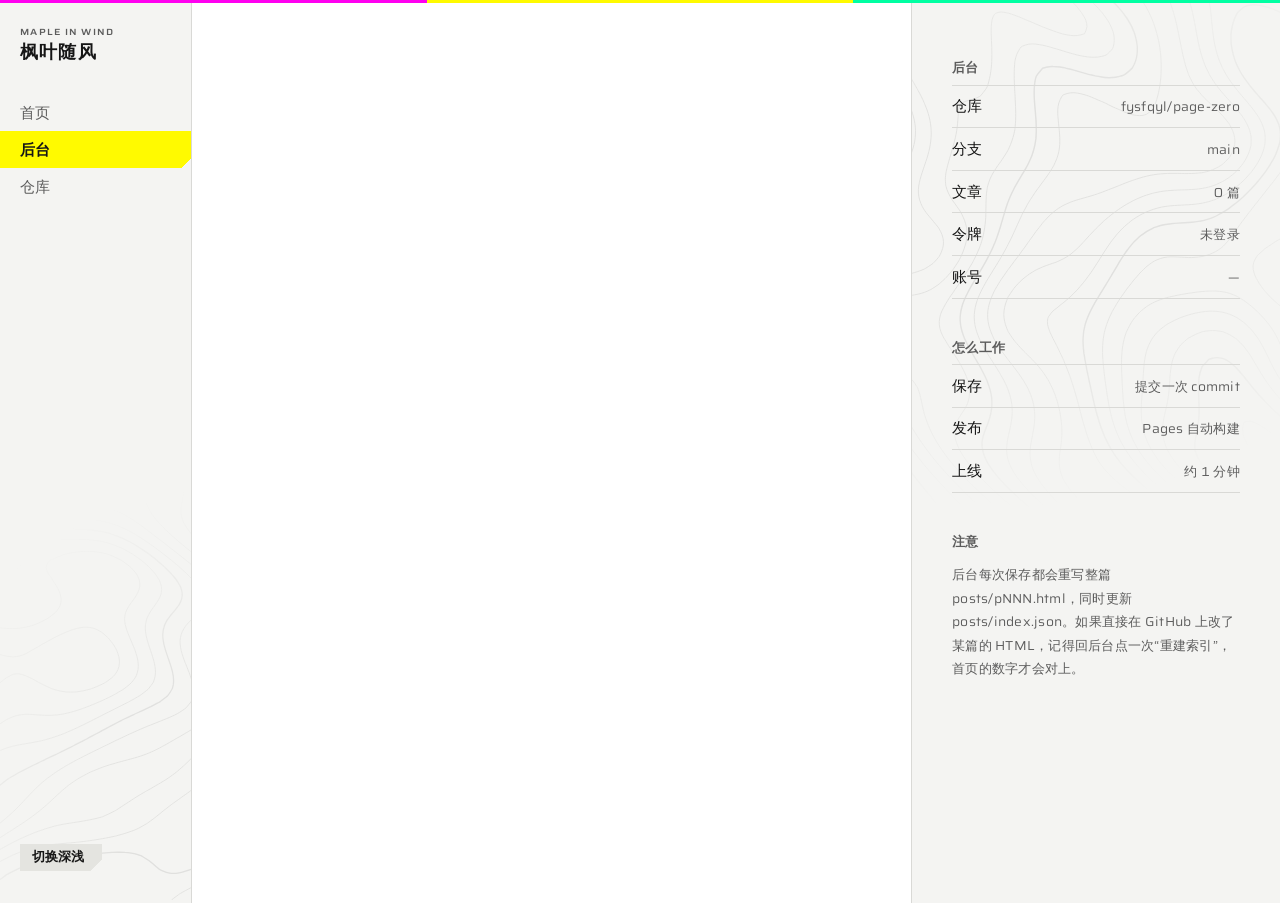
==== admin.html @ 31300682 "添加后台页面 admin.html（登录、文章列表、编辑器、预览）" ====
<!doctype html>
<!-- 枫叶随风的博客：后台（写文章 / 改文章 / 删文章）。
     这一页不需要服务器：登录后浏览器直接用 GitHub API 读写仓库，
     发布 = 提交一次 commit，GitHub Pages 收到后自动重新构建。
     令牌只保存在这台设备的浏览器里，永远不会写进仓库。 -->
<html lang="zh-CN" data-ef-variant="standard">
  <head>
    <meta charset="utf-8" />
    <meta name="viewport" content="width=device-width, initial-scale=1" />
    <meta name="robots" content="noindex, nofollow" />
    <title>后台 · 枫叶随风的博客</title>
    <link rel="icon" href="./assets/favicon.svg" type="image/svg+xml" />
    <script>
      try {
        const t = localStorage.getItem('theme');
        if (t === 'light' || t === 'dark') document.documentElement.dataset.theme = t;
      } catch (e) {}
    </script>
    <meta name="theme-color" content="#F4F4F2" media="(prefers-color-scheme: light)" />
    <meta name="theme-color" content="#191919" media="(prefers-color-scheme: dark)" />
    <script src="./assets/variant.js"></script>
    <link rel="stylesheet" href="./assets/endfield.css" />
    <link rel="stylesheet" href="./assets/site.css" />
    <style>
      /* 后台自己的几块：分栏表单、工具栏、可编辑正文、预览框。其余全部沿用 endfield.css。 */
      [data-view][hidden],
      .admin-split [hidden] {
        display: none;
      }
      /* 有些元素自带 display（按钮、提示条），hidden 属性会被盖掉，这里补回来 */
      [hidden] {
        display: none !important;
      }
      .admin-split {
        display: grid;
        gap: 1rem;
        grid-template-columns: repeat(3, minmax(0, 1fr));
      }
      .admin-split > .field:first-child {
        grid-column: span 2;
      }
      @media (max-width: 640px) {
        .admin-split {
          grid-template-columns: minmax(0, 1fr);
        }
        .admin-split > .field:first-child {
          grid-column: auto;
        }
      }
      .admin-row-main {
        display: grid;
        gap: 0.3rem;
        min-width: 0;
      }
      .admin-row-main .name {
        font-weight: 700;
        overflow-wrap: anywhere;
        text-decoration: none;
      }
      .admin-row-main .name:hover {
        text-decoration: underline;
        text-decoration-thickness: 0.35em;
        text-underline-offset: -0.15em;
        text-decoration-color: var(--ef-signal);
      }
      .admin-check {
        display: flex;
        align-items: center;
        gap: 0.5rem;
        font-size: 0.9rem;
      }
      .admin-toolbar {
        display: flex;
        flex-wrap: wrap;
        gap: 0.35rem;
        padding: 0.45rem 0;
        border-top: 1px solid var(--ef-rule);
        border-bottom: 1px solid var(--ef-rule);
      }
      .admin-toolbar .ef-btn {
        padding: 0.25rem 0.8rem 0.25rem 0.6rem;
        font-size: 0.78rem;
      }
      .admin-editor {
        min-height: 20rem;
        max-width: none;
        padding: 1rem 1.1rem;
        border: 1px solid var(--ef-rule);
        background: var(--ef-paper);
        overflow-wrap: anywhere;
      }
      .admin-editor:empty::before {
        content: '在这里写正文。回车分段，工具栏可以加小标题、加粗、引用、列表。';
        color: var(--ef-ink-2);
      }
      .admin-editor p {
        margin: 0 0 1rem;
      }
      .admin-editor h2 {
        margin: 1.6rem 0 0.6rem;
        font-size: var(--ef-t-h2);
        font-weight: 700;
      }
      .admin-editor blockquote {
        margin: 1rem 0;
        padding-left: 0.9rem;
        border-left: 3px solid var(--ef-signal);
        color: var(--ef-ink-2);
      }
      .admin-editor ul,
      .admin-editor ol {
        margin: 0 0 1rem;
        padding-left: 1.4rem;
      }
      .admin-editor:focus {
        outline: 2px solid var(--ef-trace);
        outline-offset: -1px;
      }
      .admin-preview {
        width: min(1120px, 96vw);
      }
      .admin-preview .admin-preview-bar {
        display: flex;
        align-items: center;
        justify-content: space-between;
        gap: 1rem;
        padding: 0.5rem 0.75rem;
        background: var(--ef-panel);
        border-bottom: 1px solid var(--ef-rule);
      }
      .admin-preview iframe {
        display: block;
        width: 100%;
        height: min(78vh, 900px);
        border: 0;
        background: #fff;
      }
      details.admin-help {
        padding: 0.6rem 0.85rem;
        border: 1px solid var(--ef-rule);
        background: var(--ef-panel);
      }
      details.admin-help summary {
        cursor: pointer;
        font-weight: 700;
      }
      details.admin-help ol {
        margin: 0.6rem 0 0;
        padding-left: 1.3rem;
        line-height: 1.8;
      }
      .admin-status {
        min-height: 1.4rem;
      }
      .admin-meter {
        display: flex;
        gap: 1rem;
        font-family: var(--ef-font-ui);
        font-size: 0.8rem;
        color: var(--ef-ink-2);
        font-variant-numeric: tabular-nums;
      }
    </style>
  </head>
  <body class="ef ef-contours">
    <div class="ef-tri ef-in-sweep" aria-hidden="true"><i></i><i></i><i></i></div>
    <div class="shell">
      <nav class="ef-rail rail" aria-label="主导航">
        <a class="brand" href="./index.html"><small>Maple in Wind</small><span>枫叶随风</span></a>
        <a href="./index.html">首页</a>
        <a href="./admin.html" aria-current="page">后台</a>
        <a href="https://github.com/fysfqyl/page-zero">仓库</a>
        <div class="rail-util">
          <button class="ef-btn small" type="button" data-theme-toggle>切换深浅</button>
        </div>
      </nav>

      <article class="ef-spread">
        <div class="ef-sheet">
          <!-- 一、登录 -->
          <section data-view="login" hidden>
            <p class="ef-eyebrow slash">Admin</p>
            <header class="ef-sheet-head">
              <h1 class="ef-read">后台登录</h1>
              <p class="ef-field">口令是一个 GitHub 令牌</p>
            </header>
            <p class="ef-lede ef-read">
              这个后台直接读写 GitHub 仓库 fysfqyl/page-zero：写文章就是提交一次 commit，提交完 GitHub Pages 会自动重新构建。没有服务器，也没有密码，令牌只存在这台设备的浏览器里。
            </p>

            <p class="ef-notice" data-flag="安全">
              请用 fine-grained 令牌，只授权 page-zero 这一个仓库、Contents 设为 Read and write，并设置过期时间。公共电脑上不要勾选“记住”。
            </p>

            <form id="login-form" class="ef-form" style="margin-top: 1.5rem">
              <label class="field">
                <span>GitHub 令牌</span>
                <input id="f-token" name="token" type="password" autocomplete="off" spellcheck="false" placeholder="github_pat_… 或 ghp_…" required />
                <small>创建入口：GitHub → Settings → Developer settings → Personal access tokens → Fine-grained tokens</small>
              </label>
              <label class="admin-check">
                <input id="f-remember" type="checkbox" checked />
                在这台设备上记住（存 localStorage；不勾选则关掉浏览器就失效）
              </label>
              <p class="ef-actions">
                <button class="ef-btn go" type="submit" id="login-btn">登录</button>
                <a class="ef-btn" href="./index.html">返回首页</a>
              </p>
              <p class="ef-notice" data-flag="出错" id="login-error" hidden></p>
            </form>

            <details class="admin-help" style="margin-top: 1.5rem">
              <summary>怎么创建这个令牌</summary>
              <ol>
                <li>打开 GitHub → Settings → Developer settings → Personal access tokens → Fine-grained tokens → Generate new token。</li>
                <li>Repository access 选 Only select repositories，只勾 page-zero。</li>
                <li>Permissions → Repository permissions → Contents 设为 Read and write；如果列表里有 Pages，也设为 Read and write（可选）。</li>
                <li>Expiration 选 90 天，Generate，把 github_pat_ 开头的那串复制下来，粘到上面。</li>
                <li>令牌只显示一次；丢了就重新生成一个。</li>
              </ol>
            </details>
          </section>

          <!-- 二、文章列表 -->
          <section data-view="list" hidden>
            <p class="ef-eyebrow slash">Posts</p>
            <header class="ef-sheet-head">
              <h1 class="ef-read">文章管理</h1>
              <p class="ef-field" id="post-count">共 0 篇</p>
            </header>

            <p class="ef-actions" style="margin-top: 1.25rem">
              <button class="ef-btn go" type="button" id="btn-new">写新文章</button>
              <button class="ef-btn" type="button" id="btn-reindex">重建索引</button>
              <button class="ef-btn small" type="button" id="btn-logout">退出</button>
            </p>

            <p class="ef-notice admin-status" data-flag="状态" id="list-status" hidden></p>

            <div id="list-empty" hidden>
              <p class="ef-empty">
                仓库的 posts/ 里还没有文章。点“写新文章”发布第一篇——它会是 No.001，首页列表会自动出现这一篇。
              </p>
            </div>

            <ol class="ef-rows" id="post-list"></ol>
          </section>

          <!-- 三、编辑器 -->
          <section data-view="editor" hidden>
            <p class="ef-crumb ef-field">
              <a href="#list" id="btn-back">文章管理</a><span id="editor-crumb">No.001</span>
            </p>
            <header class="ef-sheet-head">
              <h1 class="ef-read" id="editor-title">写新文章</h1>
              <p class="ef-field admin-meter">
                <span id="word-count">0 字</span>
                <span id="min-count">约 1 分钟</span>
              </p>
            </header>

            <form id="post-form" class="ef-form" style="margin-top: 1.5rem">
              <div class="admin-split">
                <label class="field">
                  <span>标题</span>
                  <input id="f-title" name="title" maxlength="60" placeholder="例如：凌晨两点的便利店" required />
                </label>
                <label class="field">
                  <span>编号</span>
                  <input id="f-no" name="no" readonly />
                </label>
                <label class="field">
                  <span>日期</span>
                  <input id="f-date" name="date" type="date" required />
                </label>
                <label class="field">
                  <span>分类</span>
                  <input id="f-category" name="category" maxlength="10" list="category-list" placeholder="城市 / 天气 / 物件" />
                </label>
              </div>

              <label class="field">
                <span>导语</span>
                <input id="f-lede" name="lede" maxlength="120" placeholder="一句话放在标题下面，也会写进搜索结果摘要" />
                <small>留空也可以；留空时摘要用标题。</small>
              </label>

              <div class="field">
                <span>正文</span>
                <div class="admin-toolbar" role="toolbar" aria-label="正文格式">
                  <button class="ef-btn small" type="button" data-cmd="formatBlock" data-value="h2">小标题</button>
                  <button class="ef-btn small" type="button" data-cmd="formatBlock" data-value="p">正文</button>
                  <button class="ef-btn small" type="button" data-cmd="bold">粗体</button>
                  <button class="ef-btn small" type="button" data-cmd="italic">斜体</button>
                  <button class="ef-btn small" type="button" data-cmd="formatBlock" data-value="blockquote">引用</button>
                  <button class="ef-btn small" type="button" data-cmd="insertUnorderedList">列表</button>
                  <button class="ef-btn small" type="button" data-cmd="insertOrderedList">编号</button>
                  <button class="ef-btn small" type="button" data-cmd="link">链接</button>
                  <button class="ef-btn small" type="button" data-cmd="clear">清格式</button>
                  <button class="ef-btn small" type="button" data-cmd="undo">撤销</button>
                  <button class="ef-btn small" type="button" data-cmd="redo">重做</button>
                </div>
                <div class="ef-prose admin-editor" id="editor" contenteditable="true" role="textbox" aria-multiline="true" aria-label="正文" spellcheck="false"></div>
                <small>粘贴进来的是纯文字，格式会自动清掉。Ctrl/⌘ + S 直接保存。</small>
              </div>

              <datalist id="category-list">
                <option value="城市"></option>
                <option value="天气"></option>
                <option value="物件"></option>
                <option value="人物"></option>
                <option value="书影"></option>
                <option value="随笔"></option>
              </datalist>

              <p class="ef-notice" data-flag="出错" id="form-error" hidden></p>

              <p class="ef-actions">
                <button class="ef-btn go" type="submit" id="btn-save">发布文章</button>
                <button class="ef-btn" type="button" id="btn-preview">预览</button>
                <button class="ef-btn" type="button" id="btn-back-2">取消</button>
                <button class="ef-btn danger" type="button" id="btn-delete" hidden>删除这篇</button>
              </p>
            </form>
          </section>
        </div>

        <aside class="ef-margin" aria-label="后台说明">
          <h2 class="ef-field margin-h">后台</h2>
          <ul class="ef-ledger">
            <li><span>仓库</span><span class="ef-field">fysfqyl/page-zero</span></li>
            <li><span>分支</span><span class="ef-field">main</span></li>
            <li><span>文章</span><span class="ef-field" id="side-count">0 篇</span></li>
            <li><span>令牌</span><span class="ef-field" id="side-token">未登录</span></li>
            <li><span>账号</span><span class="ef-field" id="side-user">—</span></li>
          </ul>

          <h2 class="ef-field margin-h">怎么工作</h2>
          <ul class="ef-ledger">
            <li><span>保存</span><span class="ef-field">提交一次 commit</span></li>
            <li><span>发布</span><span class="ef-field">Pages 自动构建</span></li>
            <li><span>上线</span><span class="ef-field">约 1 分钟</span></li>
          </ul>

          <h2 class="ef-field margin-h">注意</h2>
          <p class="ef-field" style="line-height: 1.8">
            后台每次保存都会重写整篇 posts/pNNN.html，同时更新 posts/index.json。如果直接在 GitHub 上改了某篇的 HTML，记得回后台点一次“重建索引”，首页的数字才会对上。
          </p>
        </aside>
      </article>
    </div>

    <dialog id="confirm" class="ef-dialog">
      <div class="ef-panel">
        <p class="ef-eyebrow slash">Delete</p>
        <h2>删除这篇文章？</h2>
        <p id="confirm-text">文章会从仓库里删除，首页列表同步更新。</p>
        <p class="ef-actions">
          <button class="ef-btn" type="button" data-close>取消</button>
          <button class="ef-btn danger" type="button" id="confirm-yes">删除</button>
        </p>
      </div>
    </dialog>

    <dialog id="preview" class="ef-dialog admin-preview">
      <div class="admin-preview-bar">
        <span class="ef-field">预览（还没提交）</span>
        <button class="ef-btn small" type="button" data-close>关闭</button>
      </div>
      <iframe id="preview-frame" title="文章预览" sandbox="allow-same-origin"></iframe>
    </dialog>

    <script type="module" src="./assets/admin.js"></script>
  </body>
</html>
---- assets/endfield.css ----
/* ==========================================================================
   endfield.css: an "Endfield-flavoured" interface kit
   --------------------------------------------------------------------------
   Framework-free. Every class starts with ef- so it can sit beside anything.
   Light by default; dark with <html data-theme="dark">, or follows the system
   when <html> has no data-theme at all.

   Read ../SKILL.md first. In short:
     - paper, ink and one yellow; yellow means "here" or "you can act on this"
     - cut corners on whatever can be pressed; hairlines, not boxes
     - real fields (numbers, dates, counts) in the wide face, tabular figures
     - motion is short, hard and mechanical, and switches off under
       prefers-reduced-motion

   Fonts are not loaded here. Self-host them (see references/tokens.md):
     a wide geometric sans for Latin and figures (Saira, variable width and
     weight) and a heavy-capable Chinese sans (Noto Sans SC / 思源黑体).
   ========================================================================== */

/* ---------- 1. tokens ---------- */

:root {
  --ef-paper: #f4f4f2; /* the page */
  --ef-panel: #ffffff; /* sheets, plates, inputs */
  --ef-ink: #161616; /* text and every line that matters */
  --ef-ink-2: #5c5c5c; /* secondary text, field labels */
  --ef-rule: #d9d9d6; /* 1px hairlines */
  --ef-chip: #e4e4e0; /* quiet fills: chips, idle buttons */
  --ef-signal: #fffa00; /* THE yellow: "here" / "act on this" / "look at this" */
  --ef-on-signal: #161616; /* text on yellow, in both themes */
  --ef-trace: var(--ef-ink); /* a line that means "here": ink by day, yellow by night */
  --ef-tag-bg: var(--ef-ink); /* number tags */
  --ef-tag-fg: var(--ef-panel);
  --ef-danger: #b3261e; /* deleting things. Nothing else. */
  --ef-tri-a: #ff00f0; /* the three-colour strip: magenta, yellow, mint */
  --ef-tri-b: var(--ef-signal);
  --ef-tri-c: #00ffa2;
  --ef-mark: color-mix(in srgb, var(--ef-signal) 55%, transparent); /* highlighter */
  --ef-contour: color-mix(in srgb, var(--ef-ink) 9%, transparent);
  --ef-hatch: repeating-linear-gradient(-45deg, transparent 0 5px, color-mix(in srgb, var(--ef-ink) 22%, transparent) 5px 6.5px);

  /* type. Endfield pairs a wide, geometric Latin face (labels, figures, often
     upper case) with a plain Chinese sans in several weights. Saira stands in
     for the Latin side: its width axis goes up to 125%. */
  --ef-font-ui: 'Saira Variable', 'Saira', 'Noto Sans SC Variable', 'Noto Sans SC', sans-serif;
  /* what people read: the same Chinese sans, lighter and with more leading */
  --ef-font-text: 'Noto Sans SC Variable', 'Noto Sans SC', sans-serif;
  /* code only */
  --ef-font-mono: ui-monospace, 'SFMono-Regular', 'Cascadia Code', Consolas, monospace;
  /* how wide the Latin face is set: fields a little wide, labels and the
     wordmark fully wide, like the official site's wide capitals */
  --ef-wide: 112%;
  --ef-wider: 125%;

  --ef-t-h1: 2.5rem;
  --ef-t-title: 1.875rem;
  --ef-t-h2: 1.375rem;
  --ef-t-body: 1.0625rem;
  --ef-t-ui: 0.9375rem;
  --ef-t-field: 0.8125rem;

  --ef-measure: 40rem; /* a reading line, about 38 Chinese characters */
  --ef-pad: clamp(1rem, 4vw, 2.5rem);
  --ef-cut-k: 1; /* every corner cut scales with this (variant: tight 0.6, wide 1.6) */
  --ef-cut: calc(7px * var(--ef-cut-k)); /* the corner cut off small entrances */

  --ef-ease: cubic-bezier(0.2, 0.7, 0.1, 1);
  --ef-snap: cubic-bezier(0.16, 1, 0.3, 1); /* arrives fast, settles */
  --ef-mech: cubic-bezier(0.7, 0, 0.2, 1); /* starts slow, closes hard, like a shutter */

  color-scheme: light;
}

:root[data-theme='dark'] {
  --ef-paper: #191919;
  --ef-panel: #222222;
  --ef-ink: #ededed;
  --ef-ink-2: #a3a3a3;
  --ef-rule: #353535;
  --ef-chip: #2e2e2e;
  --ef-trace: var(--ef-signal);
  --ef-tag-bg: #3a3a3a;
  --ef-tag-fg: var(--ef-ink);
  --ef-danger: #ff8a7a;
  --ef-mark: color-mix(in srgb, var(--ef-signal) 22%, transparent);
  color-scheme: dark;
}

@media (prefers-color-scheme: dark) {
  :root:not([data-theme]) {
    --ef-paper: #191919;
    --ef-panel: #222222;
    --ef-ink: #ededed;
    --ef-ink-2: #a3a3a3;
    --ef-rule: #353535;
    --ef-chip: #2e2e2e;
    --ef-trace: var(--ef-signal);
    --ef-tag-bg: #3a3a3a;
    --ef-tag-fg: var(--ef-ink);
    --ef-danger: #ff8a7a;
    --ef-mark: color-mix(in srgb, var(--ef-signal) 22%, transparent);
    color-scheme: dark;
  }
}

/* ---------- 2. base ---------- */

.ef,
.ef *,
.ef *::before,
.ef *::after {
  box-sizing: border-box;
}

.ef {
  margin: 0;
  min-height: 100dvh;
  background: var(--ef-paper);
  color: var(--ef-ink);
  font-family: var(--ef-font-ui);
  font-size: var(--ef-t-ui);
  line-height: 1.6;
  -webkit-font-smoothing: antialiased;
  overflow-x: clip;
}

.ef a {
  color: inherit;
  text-decoration: none;
}

.ef :is(a, button, summary, label[for]) {
  cursor: pointer;
}

.ef ::selection {
  background: var(--ef-signal);
  color: var(--ef-on-signal);
}

.ef :focus-visible {
  outline: 2px solid currentColor;
  outline-offset: 2px;
}

.ef :is(h1, h2, h3, h4) {
  line-height: 1.35;
  text-wrap: balance;
}

/* Reading text: plain sans, regular weight, generous leading. */
.ef-read {
  font-family: var(--ef-font-text);
  font-weight: 400;
}

/* Two faint patches of open, flowing contour lines: upper right, lower left.
   Put .ef-contours on <body> and keep the two SVGs next to this file. */
.ef-contours::before {
  content: '';
  position: fixed;
  inset: 0;
  z-index: -1;
  pointer-events: none;
  background: var(--ef-contour);
  -webkit-mask:
    url('./contours/contour-a.svg') right -9rem top -7rem / 52rem auto no-repeat,
    url('./contours/contour-b.svg') left -6rem bottom -14rem / 40rem auto no-repeat;
  mask:
    url('./contours/contour-a.svg') right -9rem top -7rem / 52rem auto no-repeat,
    url('./contours/contour-b.svg') left -6rem bottom -14rem / 40rem auto no-repeat;
}

@media (max-width: 719px) {
  .ef-contours::before {
    -webkit-mask: url('./contours/contour-a.svg') right -12rem top -4rem / 34rem auto no-repeat;
    mask: url('./contours/contour-a.svg') right -12rem top -4rem / 34rem auto no-repeat;
  }
}

/* ---------- 3. marks that carry meaning ---------- */

/* The three-colour strip: the top edge of a page, or under an article title. Nowhere else. */
.ef-tri {
  display: grid;
  grid-template-columns: repeat(3, 1fr);
  height: 3px;
}
.ef-tri > i:nth-child(1) {
  background: var(--ef-tri-a);
}
.ef-tri > i:nth-child(2) {
  background: var(--ef-tri-b);
}
.ef-tri > i:nth-child(3) {
  background: var(--ef-tri-c);
}

/* A field of a record: number, date, count, path. Wide, geometric, tabular. */
.ef-field {
  font-family: var(--ef-font-ui);
  font-size: var(--ef-t-field);
  font-stretch: var(--ef-wide);
  line-height: 1.5;
  letter-spacing: 0.02em;
  color: var(--ef-ink-2);
  font-variant-numeric: tabular-nums;
}

/* A small, wide, upper-case label above or beside a heading: "// OVERVIEW".
   Add .slash for the double-slash prefix the game puts on titles. */
.ef-eyebrow {
  font-family: var(--ef-font-ui);
  font-size: 0.7rem;
  font-stretch: var(--ef-wider);
  font-weight: 600;
  letter-spacing: 0.14em;
  line-height: 1.4;
  text-transform: uppercase;
  color: var(--ef-ink-2);
}
.ef-eyebrow.slash::before {
  content: '// ';
  letter-spacing: 0;
}

/* English small and wide above, Chinese heavy below: LORE / 世界观资料. */
.ef-pair {
  display: inline-flex;
  flex-direction: column;
  gap: 0.15rem;
  line-height: 1.15;
}
.ef-pair > :last-child {
  font-weight: 800;
}

/* Fields in a row, divided by hairlines; a wrapped line starts clean. */
.ef-facts {
  display: flex;
  flex-wrap: wrap;
  gap: 0.35rem 0;
  margin: 0;
  padding: 0;
  list-style: none;
  clip-path: inset(-6px -100vw -6px 0);
}
.ef-facts > * {
  margin: 0 calc(0.75rem + 1px) 0 calc(-0.75rem - 1px);
  padding: 0 0.75rem;
  border-left: 1px solid var(--ef-rule);
}

/* Small entrances with one corner cut: number tag, key/value block, chip.
   The cut is painted in the background so the focus ring stays whole. */
.ef-tag,
.ef-kv,
.ef-chip {
  --fill: var(--ef-chip);
  display: inline-flex;
  align-items: center;
  font-family: var(--ef-font-ui);
  font-size: var(--ef-t-field);
  font-stretch: var(--ef-wide);
  font-weight: 500;
  line-height: 1.5;
  white-space: nowrap;
  font-variant-numeric: tabular-nums;
  color: var(--ef-ink);
  background: linear-gradient(-45deg, transparent calc(var(--ef-cut) - 0.5px), var(--fill) var(--ef-cut));
  border: 0;
}

.ef-tag {
  --fill: var(--ef-tag-bg);
  /* the right padding grows with the cut, so the text keeps clear of it */
  padding: 0.1rem calc(0.45rem + var(--ef-cut)) 0.1rem 0.5rem;
  color: var(--ef-tag-fg);
}

.ef-chip {
  gap: 0.35em;
  padding: 0.15rem calc(0.5rem + var(--ef-cut)) 0.15rem 0.55rem;
}

.ef-chip .n {
  color: var(--ef-ink-2);
}

.ef-kv > * {
  padding: 0.1rem 0.5rem;
}
.ef-kv > :first-child {
  color: var(--ef-ink-2);
  border-right: 1px solid color-mix(in srgb, var(--ef-ink) 16%, transparent);
}
.ef-kv > :last-child {
  padding-right: 0.8rem;
}

/* "Here", or "this one is on": the yellow fill. */
.ef-tag.is-current,
a.ef-tag:hover,
a.ef-kv:hover,
a.ef-chip:hover,
button.ef-chip:hover,
.ef-chip[aria-pressed='true'],
.ef-chip.is-active {
  --fill: var(--ef-signal);
  color: var(--ef-on-signal);
}
a.ef-kv:hover > :first-child,
.ef-chip.is-active .n,
.ef-chip[aria-pressed='true'] .n {
  color: var(--ef-on-signal);
}

/* A highlighter stroke under one line that says what this is. */
.ef-marker {
  padding: 0.1em 0.45em;
  background: linear-gradient(var(--ef-signal), var(--ef-signal)) left / 100% 100% no-repeat;
  color: var(--ef-on-signal);
  font-weight: 800;
  -webkit-box-decoration-break: clone;
  box-decoration-break: clone;
}

/* A state: live is solid ink, waiting is dashed, needs-a-look is a yellow block. */
.ef-state {
  display: inline-block;
  padding: 0 0.5em;
  border: 1px solid currentColor;
  font-family: var(--ef-font-ui);
  font-stretch: var(--ef-wide);
  font-size: 0.7rem;
  line-height: 1.6;
  white-space: nowrap;
  vertical-align: 0.15em;
}
.ef-state.is-draft {
  color: var(--ef-ink-2);
  border-style: dashed;
}
.ef-state.is-hidden {
  border-style: dashed;
}
.ef-state.is-alert {
  border-color: var(--ef-signal);
  background: var(--ef-signal);
  color: var(--ef-on-signal);
  font-weight: 700;
}

/* Something needs reading: a yellow flag before the words. Red is not used. */
.ef-notice {
  display: flex;
  align-items: baseline;
  gap: 0.6rem;
  margin: 0;
  padding: 0.6rem 0.8rem;
  border: 1px solid var(--ef-ink);
  background: var(--ef-panel);
}
.ef-notice::before {
  content: attr(data-flag);
  flex: none;
  padding: 0 0.4em;
  background: var(--ef-signal);
  color: var(--ef-on-signal);
  font-size: 0.75rem;
  font-weight: 700;
  line-height: 1.6;
}
.ef-notice:not([data-flag])::before {
  content: '注意';
}
.ef-notice:is([hidden], :empty) {
  display: none;
}

/* ---------- 4. buttons ---------- */

/* A block with one corner cut. Pointing at it drives yellow across from the
   left behind a bright edge. The cut is a mask, so the focus ring sits inside. */
.ef-btn {
  --fill: var(--ef-chip);
  --wipe: var(--ef-signal);
  position: relative;
  isolation: isolate;
  display: inline-flex;
  align-items: center;
  gap: 0.6em;
  padding: 0.55rem 1.5rem 0.55rem 1rem;
  border: 0;
  background: var(--fill);
  -webkit-mask: linear-gradient(-45deg, transparent calc(0.5rem * var(--ef-cut-k)), #000 calc(0.5rem * var(--ef-cut-k) + 0.5px));
  mask: linear-gradient(-45deg, transparent calc(0.5rem * var(--ef-cut-k)), #000 calc(0.5rem * var(--ef-cut-k) + 0.5px));
  color: var(--ef-ink);
  font-family: var(--ef-font-ui);
  font-size: 0.9rem;
  font-weight: 700;
  line-height: 1.4;
  white-space: nowrap;
  cursor: pointer;
  transition:
    color 0.12s 0.06s,
    transform 0.1s;
}
.ef-btn:focus-visible {
  outline-offset: -4px;
}
.ef-btn.go {
  --fill: var(--ef-ink);
  color: var(--ef-panel);
}
.ef-btn.small {
  padding: 0.3rem 1.1rem 0.3rem 0.75rem;
  font-size: 0.8rem;
}
.ef-btn.danger {
  --wipe: var(--ef-danger);
  color: var(--ef-danger);
}
.ef-btn .sub {
  font-weight: 400;
  opacity: 0.75;
}

.ef-btn::before,
.ef-btn::after {
  content: '';
  position: absolute;
  inset: 0;
  z-index: -1;
  transform: translateX(-101%);
  transition: transform 0.28s var(--ef-mech);
}
.ef-btn::before {
  background: var(--wipe);
}
.ef-btn::after {
  z-index: 0;
  background: linear-gradient(var(--ef-on-signal), var(--ef-on-signal)) left / 3px 100% no-repeat;
  opacity: 0;
}
.ef-btn:is(:hover, :focus-visible):not(:disabled),
:is(a, .ef-host):is(:hover, :focus-visible) span.ef-btn {
  color: var(--ef-on-signal);
}
.ef-btn.danger:is(:hover, :focus-visible):not(:disabled) {
  color: var(--ef-panel);
}
.ef-btn:is(:hover, :focus-visible):not(:disabled)::before,
:is(a, .ef-host):is(:hover, :focus-visible) span.ef-btn::before {
  transform: none;
}
.ef-btn:hover:not(:disabled)::after,
:is(a, .ef-host):hover span.ef-btn::after {
  animation: ef-edge 0.3s var(--ef-mech);
}
/* (a <span class="ef-btn"> inside a bigger link wipes when the link is pointed at) */
.ef-btn:active:not(:disabled) {
  transform: translateY(1px) scale(0.985);
}
/* Off: it cannot be pressed now. */
.ef-btn:disabled {
  opacity: 0.5;
  cursor: not-allowed;
}
/* Busy: pressed and still working (saving, sending). Hatched, and it waits. */
.ef-btn[aria-busy='true'] {
  background: var(--ef-hatch), var(--fill);
  cursor: progress;
  pointer-events: none;
}
/* Touch screens have no pointing, so "act on this" shows at rest: the main
   action is yellow, and pressing does the wipe that hovering does elsewhere. */
@media (hover: none) {
  .ef-btn.go {
    --fill: var(--ef-signal);
    --wipe: color-mix(in srgb, var(--ef-signal), #000 12%);
    color: var(--ef-on-signal);
  }
  .ef-btn:active:not(:disabled) {
    color: var(--ef-on-signal);
  }
  .ef-btn.danger:active:not(:disabled) {
    color: var(--ef-panel);
  }
  .ef-btn:active:not(:disabled)::before {
    transform: none;
    transition-duration: 0.1s;
  }
  /* 16px keeps iOS from zooming into a focused field */
  .ef-form :is(input, select, textarea) {
    font-size: 1rem;
  }
}

@keyframes ef-edge {
  0% {
    transform: none;
    opacity: 1;
  }
  90% {
    opacity: 1;
  }
  100% {
    transform: translateX(100%);
    opacity: 0;
  }
}

.ef-actions {
  display: flex;
  flex-wrap: wrap;
  gap: 0.6rem;
  margin: 0;
}

/* ---------- 5. lists ---------- */

/* Records: one row each, columns are real fields (tag, date, name, count).
   Pointing at a row drops a bar down its left edge and steps it in. */
.ef-records {
  margin: 0;
  padding: 0;
  list-style: none;
  border-top: 1px solid var(--ef-rule);
}
.ef-records > li {
  border-bottom: 1px solid var(--ef-rule);
}
.ef-records a.ef-record,
.ef-records .ef-record {
  position: relative;
  display: grid;
  grid-template-columns: auto auto minmax(0, 1fr) auto;
  gap: 0 1rem;
  align-items: baseline;
  padding: 0.7rem 0.6rem;
  transition: background-color 0.15s;
}
.ef-record::before {
  content: '';
  position: absolute;
  inset: 0 auto 0 0;
  width: 4px;
  background: var(--ef-trace);
  transform: scaleY(0);
  transform-origin: top;
  transition: transform 0.2s var(--ef-snap);
}
.ef-record > * {
  transition: transform 0.25s var(--ef-snap);
}
a.ef-record:is(:hover, :focus-visible) {
  background: var(--ef-paper);
}
a.ef-record:is(:hover, :focus-visible)::before {
  transform: none;
}
a.ef-record:is(:hover, :focus-visible) > * {
  transform: translateX(6px);
}
.ef-record .name {
  font-size: var(--ef-t-body);
  line-height: 1.5;
}
@media (max-width: 719px) {
  .ef-records .ef-record {
    grid-template-columns: auto minmax(0, 1fr) auto;
    row-gap: 0.25rem;
  }
  .ef-record .name {
    grid-column: 1 / -1;
    grid-row: 2;
  }
  .ef-record .ef-tag {
    justify-self: start;
  }
  /* the count stays on the first line, at the right */
  .ef-record > .ef-field:last-child {
    grid-column: -2;
    grid-row: 1;
    justify-self: end;
  }
}

/* A column of label / figure pairs, for a margin or a panel. */
.ef-ledger {
  margin: 0;
  padding: 0;
  list-style: none;
  border-top: 1px solid var(--ef-rule);
}
.ef-ledger > li {
  display: flex;
  align-items: baseline;
  justify-content: space-between;
  gap: 1rem;
  padding: 0.55rem 0;
  border-bottom: 1px solid var(--ef-rule);
}
.ef-ledger .warn {
  padding: 0 0.4em;
  background: var(--ef-signal);
  color: var(--ef-on-signal);
  font-weight: 700;
}

/* ---------- 6. the reading page: a white sheet and a margin ---------- */

.ef-spread {
  display: grid;
  grid-template-columns: minmax(0, calc(var(--ef-measure) + var(--ef-pad) * 2)) minmax(0, 1fr);
  min-height: 100%;
}
.ef-sheet {
  min-width: 0;
  padding: clamp(2rem, 5vw, 3.5rem) var(--ef-pad) 4rem;
  background: var(--ef-panel);
  border-right: 1px solid var(--ef-rule);
}
.ef-margin {
  min-width: 0;
  padding: clamp(2rem, 5vw, 3.5rem) var(--ef-pad) 3rem;
}
@media (max-width: 959px) {
  .ef-spread {
    grid-template-columns: minmax(0, 1fr);
  }
  .ef-sheet {
    border-right: 0;
    border-bottom: 1px solid var(--ef-rule);
  }
}

/* A page's name with its count, ruled off in ink. */
.ef-sheet-head {
  display: flex;
  flex-wrap: wrap;
  align-items: baseline;
  justify-content: space-between;
  gap: 0.25rem 1rem;
  padding-bottom: 1.5rem;
  border-bottom: 1px solid var(--ef-ink);
}
.ef-sheet-head h1 {
  margin: 0;
  font-size: var(--ef-t-h1);
  font-weight: 700;
  line-height: 1.25;
}
.ef-sheet-head p {
  margin: 0;
}

.ef-crumb {
  display: flex;
  flex-wrap: wrap;
  gap: 0 0.6em;
  margin: 0 0 0.75rem;
}
.ef-crumb a {
  border-bottom: 1px solid var(--ef-rule);
}
.ef-crumb > * + *::before {
  content: '/';
  margin-right: 0.6em;
  color: var(--ef-rule);
}

.ef-lede {
  max-width: var(--ef-measure);
  margin: 1.25rem 0 0;
  font-size: var(--ef-t-body);
  line-height: 1.75;
  color: var(--ef-ink-2);
}

.ef-group-head {
  display: flex;
  align-items: baseline;
  justify-content: space-between;
  gap: 1rem;
  margin: 2.5rem 0 0;
  padding-bottom: 0.5rem;
  border-bottom: 1px solid var(--ef-ink);
  font-size: var(--ef-t-h2);
  font-weight: 700;
}
.ef-group-head + .ef-records,
.ef-sheet-head + .ef-records {
  border-top: 0;
}

.ef-empty {
  max-width: 30rem;
  margin: 1.5rem 0 0;
  line-height: 1.75;
  color: var(--ef-ink-2);
}

/* Reading prose: plain Chinese sans, regular weight, generous leading; a link is ink over a yellow block
   (a yellow line on dark, where the block would swallow light text). */
.ef-prose {
  max-width: var(--ef-measure);
  font-family: var(--ef-font-text);
  font-size: var(--ef-t-body);
  line-height: 1.85;
}
.ef-prose :is(h2, h3) {
  font-family: var(--ef-font-ui);
}
.ef-prose a {
  text-decoration: underline;
  text-decoration-color: var(--ef-signal);
  text-decoration-thickness: 0.4em;
  text-underline-offset: -0.18em;
  text-decoration-skip-ink: none;
}
:root[data-theme='dark'] .ef-prose a {
  text-decoration-thickness: 1.5px;
  text-underline-offset: 0.25em;
}
@media (prefers-color-scheme: dark) {
  :root:not([data-theme]) .ef-prose a {
    text-decoration-thickness: 1.5px;
    text-underline-offset: 0.25em;
  }
}
.ef-prose strong {
  font-weight: 700;
}
.ef-prose h2 {
  font-size: var(--ef-t-h2);
  font-weight: 700;
  margin: 2.4em 0 0.8em;
  padding-top: 0.9em;
  border-top: 1px solid var(--ef-rule);
}
.ef-prose blockquote {
  margin: 1.2em 0;
  padding-left: 1.2em;
  border-left: 3px solid var(--ef-ink);
  color: var(--ef-ink-2);
}
.ef-prose code {
  font-family: var(--ef-font-mono);
  font-size: 0.86em;
  padding: 0.1em 0.35em;
  border: 1px solid var(--ef-rule);
  background: var(--ef-paper);
}

/* ---------- 7. the showcase voice ---------- */

/* The name, as heavy and wide as the column takes: solid, then hollow. */
.ef-wordmark {
  display: flex;
  flex-direction: column;
  margin: 0;
  font-family: var(--ef-font-ui);
  font-stretch: var(--ef-wider);
  font-weight: 800;
  line-height: 0.84;
  letter-spacing: -0.02em;
  text-transform: uppercase;
}
.ef-wordmark > * {
  line-height: 0.84;
}
.ef-wordmark .solid {
  font-size: var(--ef-wordmark, clamp(3rem, 10vw, 11rem));
}
.ef-wordmark .hollow {
  margin-top: 0.12em;
  font-size: calc(var(--ef-wordmark, clamp(3rem, 10vw, 11rem)) * 0.48);
  color: transparent;
  -webkit-text-stroke: 2px var(--ef-ink);
}

/* A big hollow number that ink pours into, left to right, when pointed at. */
.ef-hollow-no {
  font-family: var(--ef-font-ui);
  font-stretch: var(--ef-wide);
  font-size: clamp(5rem, 14vw, 14rem);
  font-weight: 800;
  line-height: 0.8;
  letter-spacing: -0.03em;
  color: transparent;
  -webkit-text-stroke: 2px var(--ef-ink);
  background: linear-gradient(var(--ef-ink), var(--ef-ink)) left / 0% 100% no-repeat;
  -webkit-background-clip: text;
  background-clip: text;
  transition: background-size 0.45s var(--ef-mech);
}
:is(a, .ef-host):is(:hover, :focus-visible) .ef-hollow-no {
  background-size: 100% 100%;
}

/* A title with a hatched band running off beside it. */
.ef-bar-title {
  display: flex;
  align-items: center;
  gap: 1.25rem;
  margin: 0 0 1.25rem;
  font-size: 1.15rem;
  font-weight: 800;
}
.ef-bar-title::after {
  content: '';
  flex: 1;
  height: 0.8rem;
  background: var(--ef-hatch);
  border-left: 0.8rem solid var(--ef-ink);
}

/* A picture in a frame with two corners cut, a hatched shadow set off behind
   it, and an ink plate carrying one line. */
.ef-frame {
  position: relative;
  margin: 0 1rem 1rem 0;
  min-height: 16rem;
}
.ef-frame::before {
  content: '';
  position: absolute;
  inset: 1.5rem -1rem -1rem 1.5rem;
  background: var(--ef-hatch);
}
.ef-frame .window {
  position: absolute;
  inset: 0;
  --frame-cut: calc(3.25rem * var(--ef-cut-k));
  clip-path: polygon(var(--frame-cut) 0, 100% 0, 100% calc(100% - var(--frame-cut)), calc(100% - var(--frame-cut)) 100%, 0 100%, 0 var(--frame-cut));
  background: var(--ef-panel);
  overflow: hidden;
}
.ef-frame .window > img {
  display: block;
  width: 100%;
  height: 100%;
  object-fit: contain;
  object-position: 50% 100%;
}
.ef-plate {
  position: absolute;
  left: -1.25rem;
  bottom: 1.75rem;
  max-width: 78%;
  margin: 0;
  padding: 0.55rem 1.4rem 0.6rem 0.9rem;
  background: linear-gradient(-45deg, transparent calc(0.6rem * var(--ef-cut-k)), var(--ef-ink) calc(0.6rem * var(--ef-cut-k) + 0.5px));
  color: var(--ef-panel);
  font-weight: 600;
  line-height: 1.45;
}

/* A band of recent items passing by; pointing at it stops it. */
.ef-ticker {
  background: var(--ef-ink);
  color: var(--ef-panel);
  overflow: hidden;
}
.ef-ticker .track {
  display: flex;
  width: max-content;
}
.ef-ticker ul {
  display: flex;
  flex: none;
  margin: 0;
  padding: 0;
  list-style: none;
}
.ef-ticker a {
  display: flex;
  align-items: center;
  gap: 0.75rem;
  padding: 0.6rem 1.5rem;
  font-size: 0.875rem;
  white-space: nowrap;
}
.ef-ticker b {
  padding: 0 0.45em;
  background: var(--ef-signal);
  color: var(--ef-on-signal);
}
.ef-ticker a:hover {
  background: var(--ef-signal);
  color: var(--ef-on-signal);
}

/* ---------- 8. the console voice ---------- */

/* The command bar: dark in both themes, so the yellow block of "where you are"
   reads the same everywhere. */
.ef-cmdbar {
  display: flex;
  flex-wrap: wrap;
  align-items: stretch;
  gap: 0 1.5rem;
  padding-inline: var(--ef-pad);
  background: #161616;
  color: #ededed;
}
.ef-cmdbar .brand {
  display: flex;
  align-items: center;
  gap: 0.7rem;
  padding-block: 0.6rem;
  font-stretch: var(--ef-wider);
  font-weight: 800;
  letter-spacing: 0.08em;
  text-transform: uppercase;
}
.ef-cmdbar .seal {
  display: grid;
  place-items: center;
  width: 2.25rem;
  height: 2.25rem;
  background: linear-gradient(-45deg, transparent calc(0.45rem * var(--ef-cut-k)), var(--ef-signal) calc(0.45rem * var(--ef-cut-k) + 0.5px));
  color: var(--ef-on-signal);
  font-size: 1.3rem;
  letter-spacing: 0;
}
.ef-cmdbar nav {
  display: flex;
  flex-wrap: wrap;
  margin-right: auto;
}
.ef-cmdbar nav a {
  position: relative;
  display: flex;
  flex-direction: column;
  justify-content: center;
  min-height: 3.4rem;
  padding: 0.3rem 1.15rem 0.3rem 0.8rem;
  color: #b8b8b8;
  font-weight: 600;
  line-height: 1.3;
}
.ef-cmdbar nav a small {
  font-size: 0.6rem;
  font-stretch: var(--ef-wider);
  font-weight: 500;
  letter-spacing: 0.1em;
  text-transform: uppercase;
  opacity: 0.75;
}
.ef-cmdbar nav a::after {
  content: '';
  position: absolute;
  inset: auto 0 0 0;
  height: 3px;
  background: var(--ef-signal);
  transform: scaleX(0);
  transform-origin: left;
  transition: transform 0.22s var(--ef-mech);
}
.ef-cmdbar nav a:hover {
  color: #fff;
  background: #232323;
}
.ef-cmdbar nav a:not([aria-current]):hover::after {
  transform: none;
}
.ef-cmdbar nav a[aria-current] {
  color: var(--ef-on-signal);
  background: linear-gradient(-45deg, transparent calc(var(--ef-cut) + 2px), var(--ef-signal) calc(var(--ef-cut) + 2.5px));
}
.ef-cmdbar .count {
  position: absolute;
  top: 0.35rem;
  right: 0.3rem;
  min-width: 1.4em;
  padding: 0 0.3em;
  background: var(--ef-signal);
  color: var(--ef-on-signal);
  outline: 2px solid #161616;
  font-size: 0.66rem;
  font-weight: 700;
  text-align: center;
}
.ef-cmdbar .util {
  display: flex;
  align-items: center;
  gap: 1.1rem;
  font-size: 0.78rem;
  color: #b8b8b8;
}

/* A console page's name: heavy, with a hatched band beside it. */
.ef-head {
  display: grid;
  grid-template-columns: auto minmax(2rem, 1fr);
  align-items: center;
  gap: 0.4rem 1.25rem;
  margin-bottom: 1.5rem;
}
.ef-head::after {
  content: '';
  grid-column: 2;
  grid-row: 1;
  height: 0.9rem;
  background: var(--ef-hatch);
  border-left: 0.9rem solid var(--ef-ink);
}
.ef-head h1 {
  display: flex;
  align-items: baseline;
  gap: 0.75rem;
  margin: 0;
  font-size: clamp(1.9rem, 4vw, 2.6rem);
  font-weight: 800;
  line-height: 1.15;
}
.ef-head h1 small {
  font-size: 0.7rem;
  font-stretch: var(--ef-wider);
  font-weight: 600;
  letter-spacing: 0.14em;
  text-transform: uppercase;
  color: var(--ef-ink-2);
}
.ef-head p {
  grid-column: 1 / -1;
  margin: 0;
  color: var(--ef-ink-2);
}

/* A panel: a plate on the paper with a heavy ink tab on its top edge, which
   runs out along the whole edge when the panel is pointed at.
   Add one of .cut-tl / .cut-tr / .cut-bl / .cut-br to cut away the corner that
   faces a central dial, so panels follow its curve instead of forming a grid. */
.ef-panel {
  --cutaway: calc(1.6rem * var(--ef-cut-k));
  position: relative;
  min-width: 0;
  padding: 1rem 1.15rem 1.15rem;
  background: var(--ef-panel);
  border: 1px solid var(--ef-rule);
}
.ef-panel::before {
  content: '';
  position: absolute;
  top: -1px;
  left: -1px;
  right: -1px;
  height: 5px;
  background: var(--ef-ink);
  transform: scaleX(0.14);
  transform-origin: left;
  transition: transform 0.4s var(--ef-mech);
  pointer-events: none;
}
.ef-panel.tab-right::before {
  transform-origin: right;
}
.ef-panel:is(:hover, :focus-within)::before {
  transform: none;
}
.ef-panel:is(.cut-tl, .cut-tr, .cut-bl, .cut-br) {
  border: 0;
}
.ef-panel.cut-br {
  background: linear-gradient(-45deg, transparent var(--cutaway), var(--ef-panel) calc(var(--cutaway) + 0.5px));
}
.ef-panel.cut-bl {
  background: linear-gradient(45deg, transparent var(--cutaway), var(--ef-panel) calc(var(--cutaway) + 0.5px));
}
.ef-panel.cut-tr {
  background: linear-gradient(-135deg, transparent var(--cutaway), var(--ef-panel) calc(var(--cutaway) + 0.5px));
}
.ef-panel.cut-tl {
  background: linear-gradient(135deg, transparent var(--cutaway), var(--ef-panel) calc(var(--cutaway) + 0.5px));
}
.ef-panel > h2 {
  display: flex;
  align-items: baseline;
  gap: 0.75rem;
  margin: 0 0 0.6rem;
  font-size: 1rem;
  font-weight: 800;
}
.ef-panel > h2 > :is(a, small) {
  margin-left: auto;
  color: var(--ef-ink-2);
  font-size: 0.75rem;
  font-weight: 400;
}

/* A lead from a panel to whatever it describes: a hairline ending in a square.
   Put .lead-right (or .lead-left) on a panel; set --lead to its length. */
.ef-panel:is(.lead-right, .lead-left)::after {
  content: '';
  position: absolute;
  top: 50%;
  width: var(--lead, 3rem);
  height: 7px;
  margin-top: -3.5px;
  pointer-events: none;
}
.ef-panel.lead-right::after {
  left: 100%;
  background:
    linear-gradient(var(--ef-ink), var(--ef-ink)) center / 100% 1px no-repeat,
    linear-gradient(var(--ef-ink), var(--ef-ink)) right center / 7px 7px no-repeat;
}
.ef-panel.lead-left::after {
  right: 100%;
  background:
    linear-gradient(var(--ef-ink), var(--ef-ink)) center / 100% 1px no-repeat,
    linear-gradient(var(--ef-ink), var(--ef-ink)) left center / 7px 7px no-repeat;
}

/* Big figures, three to a panel. Pointing at one drives yellow under it. */
.ef-figs {
  display: grid;
  grid-template-columns: repeat(3, minmax(0, 1fr));
  gap: 0.75rem;
  padding-top: 0.7rem;
  border-top: 1px solid var(--ef-rule);
}
.ef-figs > * {
  display: grid;
  gap: 0.1rem;
  align-content: start;
  justify-items: start;
}
.ef-figs b {
  font-size: 2.4rem;
  font-stretch: var(--ef-wide);
  font-weight: 800;
  line-height: 1.05;
  letter-spacing: -0.03em;
  font-variant-numeric: tabular-nums;
  background: linear-gradient(var(--ef-signal), var(--ef-signal)) left / 0% 100% no-repeat;
  transition: background-size 0.22s var(--ef-mech);
}
.ef-figs span {
  font-size: 0.85rem;
  color: var(--ef-ink-2);
}
.ef-figs > :is(a:hover, a:focus-visible) b,
.ef-figs .is-alert b {
  background-size: 100% 100%;
  color: var(--ef-on-signal);
}

/* Rows of work inside a panel, edge to edge. */
.ef-rows {
  margin: 0 -1.15rem;
  padding: 0;
  list-style: none;
  border-top: 1px solid var(--ef-rule);
}
.ef-rows > li {
  position: relative;
  display: grid;
  grid-template-columns: minmax(0, 1fr) auto;
  gap: 0.25rem 1rem;
  align-items: center;
  padding: 0.8rem 1.15rem;
  border-bottom: 1px solid var(--ef-rule);
  transition: background-color 0.15s;
}
.ef-rows > li::before {
  content: '';
  position: absolute;
  inset: 0 auto 0 0;
  width: 4px;
  background: var(--ef-trace);
  transform: scaleY(0);
  transform-origin: top;
  transition: transform 0.2s var(--ef-snap);
}
.ef-rows > li:hover {
  background: var(--ef-paper);
}
.ef-rows > li:is(:hover, :focus-within)::before {
  transform: none;
}
.ef-rows > li:last-child {
  border-bottom: 0;
}
.ef-rows .meta {
  display: flex;
  flex-wrap: wrap;
  gap: 0.2rem 0.9rem;
  font-family: var(--ef-font-ui);
  font-stretch: var(--ef-wide);
  font-size: 0.75rem;
  color: var(--ef-ink-2);
}
.ef-rows .acts {
  display: flex;
  flex-wrap: wrap;
  justify-content: flex-end;
  gap: 0.35rem;
}

/* ---------- 9. forms ---------- */

.ef-form .field {
  display: grid;
  gap: 0.35rem;
}
.ef-form .field > span {
  font-size: var(--ef-t-field);
  font-weight: 600;
}
.ef-form .field small {
  color: var(--ef-ink-2);
  font-size: 0.82rem;
}
.ef-form :is(input:not([type='checkbox'], [type='radio'], [type='range']), select, textarea) {
  width: 100%;
  min-width: 0;
  padding: 0.55rem 0.7rem;
  border: 1px solid var(--ef-rule);
  border-radius: 0;
  background: var(--ef-panel);
  color: var(--ef-ink);
  font: inherit;
  transition: border-color 0.15s;
}
.ef-form :is(input, select, textarea):hover {
  border-color: var(--ef-ink-2);
}
.ef-form :is(input, select, textarea):focus-visible {
  border-color: var(--ef-ink);
  outline: 2px solid var(--ef-trace);
  outline-offset: -1px;
}
.ef-form :is(input[type='checkbox'], input[type='radio']) {
  accent-color: var(--ef-ink);
}

/* ---------- 10. motion ---------- */

/* Things that open a page: driven in behind a shutter, uncovered from a cut
   corner, switched on from the top down. All of it is under a second. */
@media (prefers-reduced-motion: no-preference) {
  .ef-in-drive {
    animation: ef-drive 620ms var(--ef-mech) both;
  }
  .ef-in-stroke {
    animation: ef-stroke 420ms var(--ef-mech) 420ms both;
  }
  .ef-in-power {
    animation: ef-power 520ms var(--ef-mech) backwards;
    animation-delay: calc(var(--i, 0) * 100ms + 120ms);
  }
  .ef-in-come {
    animation: ef-come 320ms var(--ef-snap) both;
    animation-delay: calc(var(--i, 0) * 38ms);
  }
  .ef-tri.ef-in-sweep {
    transform-origin: left;
    animation: ef-sweep 600ms var(--ef-ease) both;
  }
  .ef-ticker .track {
    animation: ef-pass 60s linear infinite;
  }
  .ef-ticker:is(:hover, :focus-within) .track {
    animation-play-state: paused;
  }
}

@keyframes ef-drive {
  from {
    clip-path: inset(0 100% 0 0);
    transform: translateX(-0.12em);
  }
  to {
    clip-path: inset(0 -5% 0 0);
    transform: none;
  }
}
@keyframes ef-stroke {
  from {
    background-size: 0% 100%;
  }
}
@keyframes ef-power {
  from {
    opacity: 0;
    clip-path: inset(0 0 100% 0);
  }
  to {
    opacity: 1;
    clip-path: inset(-6px);
  }
}
@keyframes ef-come {
  from {
    opacity: 0;
    transform: translateX(-14px);
    clip-path: inset(0 100% 0 0);
  }
  to {
    opacity: 1;
    transform: none;
    clip-path: inset(0 -2% 0 0);
  }
}
@keyframes ef-sweep {
  from {
    transform: scaleX(0);
  }
}
@keyframes ef-pass {
  to {
    transform: translateX(-50%);
  }
}

/* Going from page to page (same-origin navigations): the new page is drawn
   across the old one by a slanted shutter. */
@media (prefers-reduced-motion: no-preference) {
  @view-transition {
    navigation: auto;
  }
  ::view-transition-old(root) {
    animation: none;
  }
  ::view-transition-new(root) {
    animation: ef-shutter 360ms var(--ef-mech) both;
  }
}
@keyframes ef-shutter {
  from {
    clip-path: polygon(0 0, 0 0, -14% 100%, -14% 100%);
  }
  to {
    clip-path: polygon(0 0, 114% 0, 100% 100%, -14% 100%);
  }
}

@media (prefers-reduced-motion: reduce) {
  /* the ticker stops and becomes a strip you can scroll */
  .ef-ticker {
    overflow-x: auto;
  }
  .ef-ticker ul[aria-hidden] {
    display: none;
  }
  .ef *,
  .ef *::before,
  .ef *::after {
    transition: none !important;
    animation: none !important;
  }
}

/* ---------- 11. the dial (built by dial.js) ---------- */

.ef-dial {
  display: block;
  width: 100%;
  height: auto;
  overflow: visible;
  font-family: var(--ef-font-ui);
}
.ef-dial .orbit {
  fill: none;
  stroke: var(--ef-ink-2);
  stroke-dasharray: 2 10;
}
.ef-dial .plate {
  fill: var(--ef-panel);
  stroke: var(--ef-ink);
  stroke-width: 1.5;
  transition: fill 0.15s;
}
.ef-dial .zh {
  font-size: 19px;
  font-weight: 800;
  fill: var(--ef-ink);
}
.ef-dial .en {
  font-size: 8px;
  font-stretch: var(--ef-wider);
  letter-spacing: 0.1em;
  text-transform: uppercase;
  fill: var(--ef-ink-2);
}
.ef-dial .seg.is-here .plate {
  fill: var(--ef-ink);
}
.ef-dial .seg.is-here :is(.zh, .en) {
  fill: var(--ef-panel);
}
.ef-dial .seg.is-alert .plate {
  stroke-width: 3;
}
.ef-dial .flag {
  fill: var(--ef-signal);
  stroke: var(--ef-on-signal);
}
.ef-dial .lock,
.ef-dial .beam {
  fill: none;
  stroke: var(--ef-trace);
  stroke-width: 3;
  stroke-dasharray: 100;
  stroke-dashoffset: 100;
  transition: stroke-dashoffset 0.3s var(--ef-mech);
}
.ef-dial .beam {
  stroke-width: 1.5;
}
.ef-dial .seg:is(:hover, :focus-visible) .plate {
  fill: var(--ef-signal);
}
.ef-dial .seg:is(:hover, :focus-visible) :is(.zh, .en) {
  fill: var(--ef-on-signal);
}
.ef-dial .seg:is(:hover, :focus-visible) :is(.lock, .beam) {
  stroke-dashoffset: 0;
}
.ef-dial .seg:focus-visible {
  outline: none;
}
.ef-dial .core-tag {
  fill: var(--ef-signal);
}
.ef-dial .core-label {
  font-size: 10px;
  fill: var(--ef-ink-2);
}
.ef-dial .core-label.on-tag {
  font-weight: 700;
  fill: var(--ef-on-signal);
}
.ef-dial .core {
  font-size: 46px;
  font-stretch: var(--ef-wide);
  font-weight: 800;
  letter-spacing: -0.04em;
  fill: var(--ef-ink);
}
.ef-dial .core .unit {
  font-size: 14px;
  letter-spacing: 0;
}
.ef-dial .gauge circle {
  fill: none;
  stroke-width: 11;
}
.ef-dial .gauge .track {
  stroke: var(--ef-chip);
}
.ef-dial .gauge .arc {
  stroke: var(--ef-ink-2);
}
.ef-dial .gauge text {
  font-size: 10px;
  fill: var(--ef-ink-2);
}
/* a reading that is nearly full: the arc goes to the colour of "here", with a yellow label */
.ef-dial .gauge.is-alert .arc {
  stroke: var(--ef-trace);
}
.ef-dial .gauge.is-alert text {
  font-weight: 700;
  fill: var(--ef-on-signal);
}
.ef-dial .gauge .flag {
  fill: var(--ef-signal);
  stroke: none;
}
@media (prefers-reduced-motion: no-preference) {
  .ef-dial .orbit {
    transform-box: view-box;
    transform-origin: 300px 300px;
  }
  .ef-dial .seg {
    animation: ef-assemble 360ms var(--ef-snap) backwards;
    animation-delay: calc(var(--i) * 45ms + 80ms);
    transform-box: view-box;
    transform-origin: 300px 300px;
  }
}
@keyframes ef-assemble {
  from {
    opacity: 0;
    transform: scale(0.94);
  }
}

/* ---------- 12. app parts: phone screens, H5, PWA ----------
   The same parts as the Flutter kit (templates/flutter), for the web. */

/* Top bar: no fill, not centred, no shadow. Eyebrow + bold Chinese, a hairline
   below, at most one or two text buttons on the right. */
.ef-topbar {
  display: flex;
  align-items: center;
  gap: 0.75rem;
  padding: calc(0.75rem + env(safe-area-inset-top, 0px)) var(--ef-pad) 0.75rem;
  border-bottom: 1px solid var(--ef-rule);
  background: var(--ef-paper);
}
.ef-topbar > .ef-pair {
  margin-right: auto;
}
.ef-topbar .ef-pair > :last-child {
  font-size: 1.25rem;
}
/* the back key: a small cut square, not a round icon button */
.ef-back {
  display: grid;
  place-items: center;
  width: 2.75rem;
  height: 2.75rem;
  flex: none;
  border: 0;
  background: linear-gradient(-45deg, transparent calc(var(--ef-cut) - 0.5px), var(--ef-chip) var(--ef-cut));
  color: var(--ef-ink);
  font: 700 1.25rem/1 var(--ef-font-ui);
}

/* Bottom tab bar: 3 to 5 items, words not just icons; the current one is a
   whole yellow block with a cut corner. */
.ef-tabbar {
  position: fixed;
  inset: auto 0 0;
  z-index: 10;
  display: grid;
  grid-auto-flow: column;
  grid-auto-columns: 1fr;
  gap: 6px;
  padding: 8px 8px calc(8px + env(safe-area-inset-bottom, 0px));
  background: var(--ef-panel);
  border-top: 1px solid var(--ef-rule);
}
.ef-tabbar a {
  display: grid;
  place-content: center;
  justify-items: center;
  min-height: 52px;
  color: var(--ef-ink);
  font: 500 0.875rem/1.3 var(--ef-font-ui);
  transition: background-color 0.28s var(--ef-mech);
}
.ef-tabbar small {
  font-size: 0.5625rem;
  font-weight: 600;
  font-stretch: var(--ef-wider);
  letter-spacing: 0.14em;
  text-transform: uppercase;
  color: var(--ef-ink-2);
}
.ef-tabbar [aria-current='page'] {
  background: linear-gradient(-45deg, transparent calc(var(--ef-cut) - 0.5px), var(--ef-signal) var(--ef-cut));
  color: var(--ef-on-signal);
  font-weight: 700;
}
.ef-tabbar [aria-current='page'] small {
  color: var(--ef-on-signal);
}
/* keep content clear of a fixed tab bar */
.ef-has-tabbar {
  padding-bottom: calc(76px + env(safe-area-inset-bottom, 0px));
}
@media (min-width: 600px) {
  /* tablets: the tab bar stands up along the left edge */
  .ef-tabbar.can-rail {
    inset: 0 auto 0 0;
    width: 6.5rem;
    grid-auto-flow: row;
    grid-auto-rows: 64px;
    align-content: start;
    padding: calc(1rem + env(safe-area-inset-top, 0px)) 8px 1rem;
    border-top: 0;
    border-right: 1px solid var(--ef-rule);
  }
  .ef-has-tabbar:has(.ef-tabbar.can-rail) {
    padding-bottom: 0;
    padding-left: 6.5rem;
  }
}

/* Side rail for the reading page: stacked nav, "// EN" over Chinese, the
   current item a whole yellow block. Below 1100px it lies down as a top bar. */
.ef-rail {
  display: flex;
  flex-direction: column;
  padding: 1.5rem 0 1rem;
  border-right: 1px solid var(--ef-rule);
}
.ef-rail .brand {
  padding: 0 1.25rem 2rem;
  font-stretch: var(--ef-wider);
  font-weight: 800;
  letter-spacing: 0.08em;
}
.ef-rail a:not(.brand) {
  padding: 0.4rem 1.25rem;
  color: var(--ef-ink-2);
}
.ef-rail a:not(.brand):hover {
  color: var(--ef-ink);
}
.ef-rail a[aria-current] {
  color: var(--ef-on-signal);
  font-weight: 700;
  background: linear-gradient(-45deg, transparent calc(var(--ef-cut) - 0.5px), var(--ef-signal) var(--ef-cut));
}
@media (max-width: 1099px) {
  .ef-rail {
    flex-direction: row;
    flex-wrap: wrap;
    align-items: center;
    padding: 0.75rem var(--ef-pad);
    border-right: 0;
    border-bottom: 1px solid var(--ef-rule);
  }
  .ef-rail .brand {
    padding: 0 1rem 0 0;
  }
  .ef-rail a:not(.brand) {
    padding: 0.3rem 0.8rem;
  }
}

/* Search: white field, "//" prefix, a 2px trace line at the bottom on focus. */
.ef-search {
  display: flex;
  align-items: center;
  gap: 0.6rem;
  padding: 0 0.8rem;
  border: 1px solid var(--ef-rule);
  background: var(--ef-panel);
}
.ef-search::before {
  content: '//';
  color: var(--ef-ink-2);
  font-weight: 700;
}
.ef-search input {
  flex: 1;
  min-width: 0;
  min-height: 2.75rem;
  border: 0;
  background: none;
  color: var(--ef-ink);
  font: inherit;
  font-size: max(1rem, 16px);
  outline: none;
}
.ef-search:focus-within {
  border-bottom-color: var(--ef-trace);
  box-shadow: inset 0 -1px 0 var(--ef-trace);
}

/* Square switch: on is a yellow track with an ink block. Use on a checkbox:
   <input type="checkbox" role="switch" class="ef-switch"> */
.ef-switch {
  appearance: none;
  position: relative;
  flex: none;
  width: 48px;
  height: 26px;
  margin: 0;
  background: var(--ef-chip);
  cursor: pointer;
  transition: background-color 0.28s var(--ef-mech);
}
.ef-switch::before {
  content: '';
  position: absolute;
  top: 3px;
  left: 3px;
  width: 20px;
  height: 20px;
  background: var(--ef-panel);
  transition: transform 0.28s var(--ef-mech);
}
.ef-switch:checked {
  background: var(--ef-signal);
}
.ef-switch:checked::before {
  background: var(--ef-on-signal);
  transform: translateX(22px);
}
.ef-switch:focus-visible {
  outline: 2px solid var(--ef-ink);
  outline-offset: 2px;
}

/* Segmented choice: an ink frame; the current segment is ink with paper text.
   Not yellow: yellow is kept for navigation and the main action.
   Radios inside labels: <div class="ef-seg" role="radiogroup"><label><input type="radio" name="d"><span>标准</span></label>… */
.ef-seg {
  display: grid;
  grid-auto-flow: column;
  grid-auto-columns: 1fr;
  border: 1px solid var(--ef-ink);
}
.ef-seg label {
  position: relative;
  display: grid;
  place-items: center;
  min-height: 44px;
  padding: 0 0.6rem;
  font-weight: 600;
  cursor: pointer;
  transition:
    background-color 0.28s var(--ef-mech),
    color 0.28s var(--ef-mech);
}
.ef-seg input {
  position: absolute;
  opacity: 0;
  pointer-events: none;
}
.ef-seg label:has(:checked) {
  background: var(--ef-ink);
  color: var(--ef-paper);
}
.ef-seg label:has(:focus-visible) {
  outline: 2px solid var(--ef-trace);
  outline-offset: -4px;
}

/* Settings row: name and a line of help on the left, the control on the right. */
.ef-setting {
  display: flex;
  align-items: center;
  gap: 1rem;
  padding: 0.85rem 0;
  border-bottom: 1px solid var(--ef-rule);
}
.ef-setting > :first-child {
  flex: 1;
  min-width: 0;
}
.ef-setting b {
  display: block;
  font-size: 1rem;
  font-weight: 600;
}
.ef-setting small {
  color: var(--ef-ink-2);
  font-size: 0.75rem;
}

/* Mechanical progress: 24 cells, lit cells yellow, a padded readout.
   <div class="ef-progress" role="progressbar" aria-valuenow="63" style="--p: 0.63">
     <span class="ef-eyebrow">Syncing / 同步中</span><span class="ef-field">063%</span><i></i>
   </div>
   Add .is-unknown when there is no figure: a run of yellow cells walks left to right. */
.ef-progress {
  display: grid;
  grid-template-columns: 1fr auto;
  gap: 0.5rem;
  align-items: baseline;
}
.ef-progress > i {
  --cells: 24;
  grid-column: 1 / -1;
  height: 10px;
  background:
    linear-gradient(90deg, var(--ef-signal) calc(var(--p, 0) * 100%), transparent 0),
    var(--ef-chip);
  -webkit-mask: repeating-linear-gradient(90deg, #000 0 calc(100% / var(--cells) - 2px), transparent 0 calc(100% / var(--cells)));
  mask: repeating-linear-gradient(90deg, #000 0 calc(100% / var(--cells) - 2px), transparent 0 calc(100% / var(--cells)));
}
.ef-progress > .ef-field {
  color: var(--ef-ink);
}
.ef-progress.is-unknown > i {
  background:
    linear-gradient(90deg, transparent 0 var(--run-at, 0%), var(--ef-signal) var(--run-at, 0%) calc(var(--run-at, 0%) + 25%), transparent 0),
    var(--ef-chip);
}

/* Skeleton: plain chip blocks while something loads. No shimmer. */
.ef-skeleton {
  display: block;
  height: 1em;
  background: var(--ef-chip);
}
.ef-skeleton.line {
  height: 0.8rem;
  margin: 0.45rem 0;
}

/* Bottom sheet and dialog, on <dialog>. Open with showModal(); fx.js
   wireDialogs() runs the open and close motion and handles Esc.
   Sheet: top-left corner cut, a hatch band with a grabber, eyebrow + title.
   Dialog: a panel with the heavy tab, bottom-right corner cut. */
.ef-drawer,
.ef-dialog {
  padding: 0;
  border: 0;
  max-width: none;
  background: transparent;
  color: var(--ef-ink);
  font-family: var(--ef-font-ui);
}
.ef-drawer::backdrop,
.ef-dialog::backdrop {
  background: rgb(22 22 22 / 0.5);
}
:root[data-theme='dark'] :is(.ef-drawer, .ef-dialog)::backdrop {
  background: rgb(0 0 0 / 0.63);
}
.ef-drawer {
  inset: auto 0 0;
  width: 100%;
  max-height: 85dvh;
  margin: 0;
}
.ef-drawer {
  --sheet-cut: calc(1.6rem * var(--ef-cut-k));
}
.ef-drawer > .body {
  padding-bottom: calc(0.75rem + env(safe-area-inset-bottom, 0px));
  background: linear-gradient(135deg, transparent var(--sheet-cut), var(--ef-panel) calc(var(--sheet-cut) + 0.5px));
}
.ef-drawer .grab {
  display: grid;
  place-items: center;
  height: 18px;
  margin-left: 1.6rem;
  background: var(--ef-hatch);
  /* the band follows the sheet's cut instead of hanging over it */
  --band-cut: max(0px, calc(var(--sheet-cut) - 1.6rem / 1.4142));
  -webkit-mask: linear-gradient(135deg, transparent var(--band-cut), #000 calc(var(--band-cut) + 0.5px));
  mask: linear-gradient(135deg, transparent var(--band-cut), #000 calc(var(--band-cut) + 0.5px));
}
.ef-drawer .grab::after {
  content: '';
  width: 40px;
  height: 4px;
  background: var(--ef-ink);
}
.ef-drawer header {
  /* the cut's legs are --sheet-cut × √2 long; start the eyebrow below where
     the cut still reaches the text column, so a wide cut never touches it */
  padding: max(0.75rem, calc(var(--sheet-cut) * 1.4142 - 18px - var(--ef-pad) + 1.1rem)) var(--ef-pad) 0.5rem;
}
.ef-drawer .ef-pair > :last-child {
  font-size: 1.25rem;
}
/* one action per row inside a sheet; danger text is red */
.ef-act {
  display: flex;
  align-items: center;
  gap: 0.75rem;
  width: 100%;
  min-height: 52px;
  padding: 0 var(--ef-pad);
  border: 0;
  border-top: 1px solid var(--ef-rule);
  background: none;
  color: var(--ef-ink);
  font: 600 1rem var(--ef-font-ui);
  text-align: left;
}
.ef-act > :first-child {
  flex: 1;
}
.ef-act::after {
  content: '›';
  color: var(--ef-ink-2);
}
.ef-act.danger {
  color: var(--ef-danger);
}
.ef-act:active {
  background: var(--ef-paper);
}
.ef-drawer .ef-actions {
  padding: 0.75rem var(--ef-pad) 0;
}
.ef-drawer .ef-actions > .ef-btn {
  flex: 1;
  justify-content: center;
}

.ef-dialog {
  width: min(24rem, calc(100% - 2 * var(--ef-pad)));
}
.ef-dialog > .ef-panel {
  padding: 1.25rem 1.25rem 1.1rem;
}
.ef-dialog h2 {
  margin: 0.2rem 0 0.4rem;
  font-size: 1.15rem;
  font-weight: 800;
}
.ef-dialog p {
  margin: 0 0 1rem;
  color: var(--ef-ink-2);
}
.ef-dialog .ef-actions {
  justify-content: flex-end;
}

/* Toast: a dark bar with a yellow flag down the left, one line, then gone.
   fx.js toast('已保存。') makes one. */
.ef-toast {
  position: fixed;
  left: var(--ef-pad);
  right: var(--ef-pad);
  bottom: calc(84px + env(safe-area-inset-bottom, 0px));
  z-index: 20;
  max-width: 28rem;
  margin-inline: auto;
  padding: 0.75rem 0.9rem 0.75rem calc(6px + 0.9rem);
  background:
    linear-gradient(var(--ef-signal), var(--ef-signal)) left / 6px 100% no-repeat,
    #161616;
  color: #ededed;
  font-weight: 600;
}

/* A data table: eyebrow head, hairlines between rows, figures right-aligned
   in tabular figures, no zebra stripes. */
.ef-table {
  width: 100%;
  border-collapse: collapse;
  font-variant-numeric: tabular-nums;
}
.ef-table th {
  padding: 0.5rem 0.75rem;
  border-bottom: 1px solid var(--ef-ink);
  color: var(--ef-ink-2);
  font-size: 0.7rem;
  font-stretch: var(--ef-wider);
  font-weight: 600;
  letter-spacing: 0.14em;
  text-align: left;
  text-transform: uppercase;
}
.ef-table td {
  padding: 0.6rem 0.75rem;
  border-bottom: 1px solid var(--ef-rule);
}
.ef-table :is(th, td).num {
  text-align: right;
  font-stretch: var(--ef-wide);
}
.ef-table tbody tr:hover {
  background: var(--ef-paper);
  box-shadow: inset 4px 0 0 var(--ef-trace);
}
.ef-table-wrap {
  overflow-x: auto;
}

/* Bars: grey columns; the one pointed at, or marked .is-here, turns to the
   colour of "here"; a reading over its limit gets a yellow square on top.
   <ol class="ef-bars"><li style="--v: 0.62"><span>10.12</span></li>… */
.ef-bars {
  display: grid;
  grid-auto-flow: column;
  grid-auto-columns: 1fr;
  align-items: end;
  gap: 4px;
  height: 8rem;
  margin: 0;
  padding: 0;
  list-style: none;
  border-bottom: 1px solid var(--ef-ink);
}
.ef-bars > li {
  position: relative;
  height: calc(var(--v, 0) * 100%);
  min-height: 2px;
  background: color-mix(in srgb, var(--ef-ink-2) 45%, transparent);
  transition: background-color 0.15s;
}
.ef-bars > li:is(:hover, .is-here) {
  background: var(--ef-trace);
}
.ef-bars > li.is-over::before {
  content: '';
  position: absolute;
  top: -10px;
  left: 50%;
  width: 7px;
  height: 7px;
  margin-left: -3.5px;
  background: var(--ef-signal);
  outline: 1px solid var(--ef-on-signal);
}
.ef-bars > li > span {
  position: absolute;
  top: 100%;
  left: 50%;
  transform: translateX(-50%);
  padding-top: 0.3rem;
  color: var(--ef-ink-2);
  font-size: 0.65rem;
  font-stretch: var(--ef-wide);
  white-space: nowrap;
}

/* ---------- 13. leaving, and changes of state ----------
   Every entrance has a way out. Exits run at about two-thirds of the entrance
   and always use mech: they start slow and shut hard, like a gate. */
@media (prefers-reduced-motion: no-preference) {
  /* a block appears wiped in from the left: a notice, a toast, a new row */
  .ef-in-wipe {
    animation: ef-wipe-in 280ms var(--ef-mech) both;
  }
  /* a block leaves wiped out to the right (fx.js removeRow() uses it) */
  .ef-out-wipe {
    animation: ef-wipe-out 200ms var(--ef-mech) both;
  }
  .ef-drawer[open] > .body {
    animation: ef-sheet-in 360ms var(--ef-mech) both;
  }
  .ef-drawer[open]::backdrop,
  .ef-dialog[open]::backdrop {
    animation: ef-fade 200ms linear both;
  }
  .ef-dialog[open] > * {
    animation: ef-power 280ms var(--ef-mech) both;
  }
  .ef-drawer.is-closing > .body {
    animation: ef-sheet-out 240ms var(--ef-mech) both;
  }
  .ef-dialog.is-closing > * {
    animation: ef-shut 180ms var(--ef-mech) both;
  }
  :is(.ef-drawer, .ef-dialog).is-closing::backdrop {
    animation: ef-fade 160ms linear reverse both;
  }
  .ef-toast {
    animation: ef-wipe-in 280ms var(--ef-mech) both;
  }
  .ef-toast.is-closing {
    animation: ef-wipe-out 160ms var(--ef-mech) both;
  }
  /* unknown progress: a run of yellow cells walks across, and stops when done */
  .ef-progress.is-unknown > i {
    animation: ef-run 1.2s steps(24) infinite;
  }
  /* "done": after a save, yellow passes once through the button and out */
  .ef-btn.is-done {
    color: var(--ef-on-signal);
  }
  .ef-btn.is-done::before {
    animation: ef-done 600ms var(--ef-mech);
  }
}

@keyframes ef-wipe-in {
  from {
    clip-path: inset(0 100% 0 0);
  }
  to {
    clip-path: inset(0);
  }
}
@keyframes ef-wipe-out {
  from {
    clip-path: inset(0);
  }
  to {
    clip-path: inset(0 0 0 100%);
  }
}
@keyframes ef-sheet-in {
  from {
    transform: translateY(100%);
  }
}
@keyframes ef-sheet-out {
  to {
    transform: translateY(100%);
  }
}
@keyframes ef-shut {
  to {
    opacity: 0;
    clip-path: inset(0 0 100% 0);
  }
}
@keyframes ef-fade {
  from {
    opacity: 0;
  }
}
@property --run-at {
  syntax: '<percentage>';
  inherits: false;
  initial-value: 0%;
}
@keyframes ef-run {
  from {
    --run-at: -25%;
  }
  to {
    --run-at: 100%;
  }
}
@keyframes ef-done {
  0% {
    transform: translateX(-101%);
  }
  45%,
  60% {
    transform: none;
  }
  100% {
    transform: translateX(101%);
  }
}

/* Switching themes: fx.js wireTheme() may uncover the new theme in a circle
   from the toggle. The page shutter must not run at the same time. */
:root.ef-theming::view-transition-old(root),
:root.ef-theming::view-transition-new(root) {
  animation: none;
  mix-blend-mode: normal;
}

@media (prefers-reduced-motion: reduce) {
  :is(.ef-drawer, .ef-dialog)::backdrop {
    animation: none !important;
  }
}

/* ---------- 14. variants ----------
   The same grammar with a different face, so two products built from this kit
   do not look like one. Set the attributes on <html> (assets/variant.js reads
   ?variant= or the single axes from the address, and data-ef-variant presets):
     data-ef-accent   yellow (default) | lime | ice | amber
     data-ef-paper    neutral (default) | warm | cool
     data-ef-cut      standard (default) | tight | wide
     data-ef-ground   contours (default) | grid | hatch | plain   (needs .ef-contours on <body>)
     data-ef-density  standard (default) | compact | roomy
     data-ef-motion   full (default) | calm   (calm: no entrances; responses stay)
   Any other accent works if text in ink on it reaches 7:1 and it is not red
   (red means deleting). Rules and presets: references/variation.md. */

:root[data-ef-accent='lime'] {
  --ef-signal: #b8ff3d;
}
:root[data-ef-accent='ice'] {
  --ef-signal: #7de6ff;
}
:root[data-ef-accent='amber'] {
  --ef-signal: #ffb31f;
}

:root[data-ef-paper='warm'] {
  --ef-paper: #f3f1ea;
  --ef-panel: #fffefa;
  --ef-rule: #dcd8cc;
  --ef-chip: #e7e3d8;
}
:root[data-ef-paper='cool'] {
  --ef-paper: #f0f3f5;
  --ef-panel: #ffffff;
  --ef-rule: #d3dadf;
  --ef-chip: #e0e6ea;
}
:root[data-ef-paper='warm'][data-theme='dark'] {
  --ef-paper: #1b1a17;
  --ef-panel: #24221e;
  --ef-rule: #38352f;
  --ef-chip: #302d28;
}
:root[data-ef-paper='cool'][data-theme='dark'] {
  --ef-paper: #171a1c;
  --ef-panel: #1f2326;
  --ef-rule: #323a3f;
  --ef-chip: #2a3034;
}
@media (prefers-color-scheme: dark) {
  :root[data-ef-paper='warm']:not([data-theme]) {
    --ef-paper: #1b1a17;
    --ef-panel: #24221e;
    --ef-rule: #38352f;
    --ef-chip: #302d28;
  }
  :root[data-ef-paper='cool']:not([data-theme]) {
    --ef-paper: #171a1c;
    --ef-panel: #1f2326;
    --ef-rule: #323a3f;
    --ef-chip: #2a3034;
  }
}

:root[data-ef-cut='tight'] {
  --ef-cut-k: 0.6;
}
:root[data-ef-cut='wide'] {
  --ef-cut-k: 1.6;
}

:root[data-ef-density='compact'] {
  font-size: 93.75%;
}
:root[data-ef-density='roomy'] {
  font-size: 106.25%;
}

/* Ground: what lies faintly under the page. */
:root[data-ef-ground='plain'] .ef-contours::before {
  display: none;
}
:root[data-ef-ground='grid'] .ef-contours::before {
  background:
    linear-gradient(var(--ef-contour) 1px, transparent 1px) 0 0 / 3rem 3rem,
    linear-gradient(90deg, var(--ef-contour) 1px, transparent 1px) 0 0 / 3rem 3rem;
  -webkit-mask: radial-gradient(ellipse at 85% 10%, #000, transparent 70%);
  mask: radial-gradient(ellipse at 85% 10%, #000, transparent 70%);
}
:root[data-ef-ground='hatch'] .ef-contours::before {
  background: var(--ef-hatch);
  opacity: 0.4;
  -webkit-mask: linear-gradient(200deg, #000, transparent 35%), linear-gradient(20deg, #000, transparent 25%);
  mask: linear-gradient(200deg, #000, transparent 35%), linear-gradient(20deg, #000, transparent 25%);
}

/* Calm motion: pages open without entrances; pointing, pressing, opening and
   closing still answer. For tools used all day. */
:root[data-ef-motion='calm'] :is(.ef-in-drive, .ef-in-stroke, .ef-in-power, .ef-in-come, .ef-in-sweep) {
  animation: none !important;
}
---- assets/site.css ----
/* 枫叶随风的博客 —— 本站的布局与字体。
   颜色、部件与动效全部来自 endfield.css；这里只写页面结构和自托管字体。 */

/* 自托管界面字体：Saira（可变宽度与字重），SIL OFL 1.1，
   许可证见 ./fonts/Saira-OFL.txt。中文使用系统中文字体。 */
@font-face {
  font-family: 'Saira';
  src: url('./fonts/Saira.ttf') format('truetype');
  font-weight: 100 900;
  font-stretch: 50% 125%;
  font-display: swap;
}

:root {
  --ef-font-text: 'Noto Sans SC', 'PingFang SC', 'Microsoft YaHei', 'Noto Sans CJK SC', sans-serif;
}

/* 左栏导航 + 阅读栏 */
.shell {
  display: grid;
  grid-template-columns: 12rem minmax(0, 1fr);
  min-height: calc(100dvh - 3px);
}
.rail {
  position: sticky;
  top: 0;
  align-self: start;
  height: 100dvh;
}

/* 品牌：宽体英文小字在上，中文粗体在下 */
.ef-rail .brand {
  display: inline-flex;
  flex-direction: column;
  gap: 0.15rem;
  line-height: 1.25;
}
.ef-rail .brand small {
  order: -1;
  font-size: 0.56rem;
  font-weight: 600;
  letter-spacing: 0.14em;
  text-transform: uppercase;
  color: var(--ef-ink-2);
}
.ef-rail .brand span {
  font-size: 1.1rem;
  font-weight: 800;
}

.rail-util {
  margin-left: auto;
  padding-right: 1rem;
}
@media (min-width: 1100px) {
  .rail-util {
    margin: auto 1.25rem 1rem;
    padding-right: 0;
  }
}

/* 文章页头零件 */
.title {
  margin: 1.5rem 0 1rem;
  font-size: clamp(var(--ef-t-title), 5.5vw, var(--ef-t-h1));
  font-weight: 700;
  line-height: 1.25;
}
.ids {
  display: flex;
  flex-wrap: wrap;
  align-items: center;
  gap: 0.5rem;
  margin: 0 0 0.75rem;
}
.ef-prose {
  margin-top: 2rem;
}
.sect {
  margin: 2.5rem 0 0;
}
.sect + .ef-prose {
  margin-top: 1.25rem;
}
.nav-actions {
  margin-top: 1.5rem;
}

.margin-h {
  margin: 2.5rem 0 0.5rem;
}
.margin-h:first-child {
  margin-top: 0;
}

/* 页脚 */
.foot {
  margin-top: 3rem;
  padding-top: 0.75rem;
  border-top: 1px solid var(--ef-rule);
}
.foot p {
  margin: 0;
}

@media (max-width: 1099px) {
  .shell {
    grid-template-columns: minmax(0, 1fr);
  }
  .rail {
    position: static;
    height: auto;
  }
  .ef-rail .brand {
    flex-direction: row;
    align-items: baseline;
    gap: 0.6rem;
  }
  .ef-rail .brand span {
    order: -1;
  }
  .ef-rail .brand small {
    order: 0;
  }
}
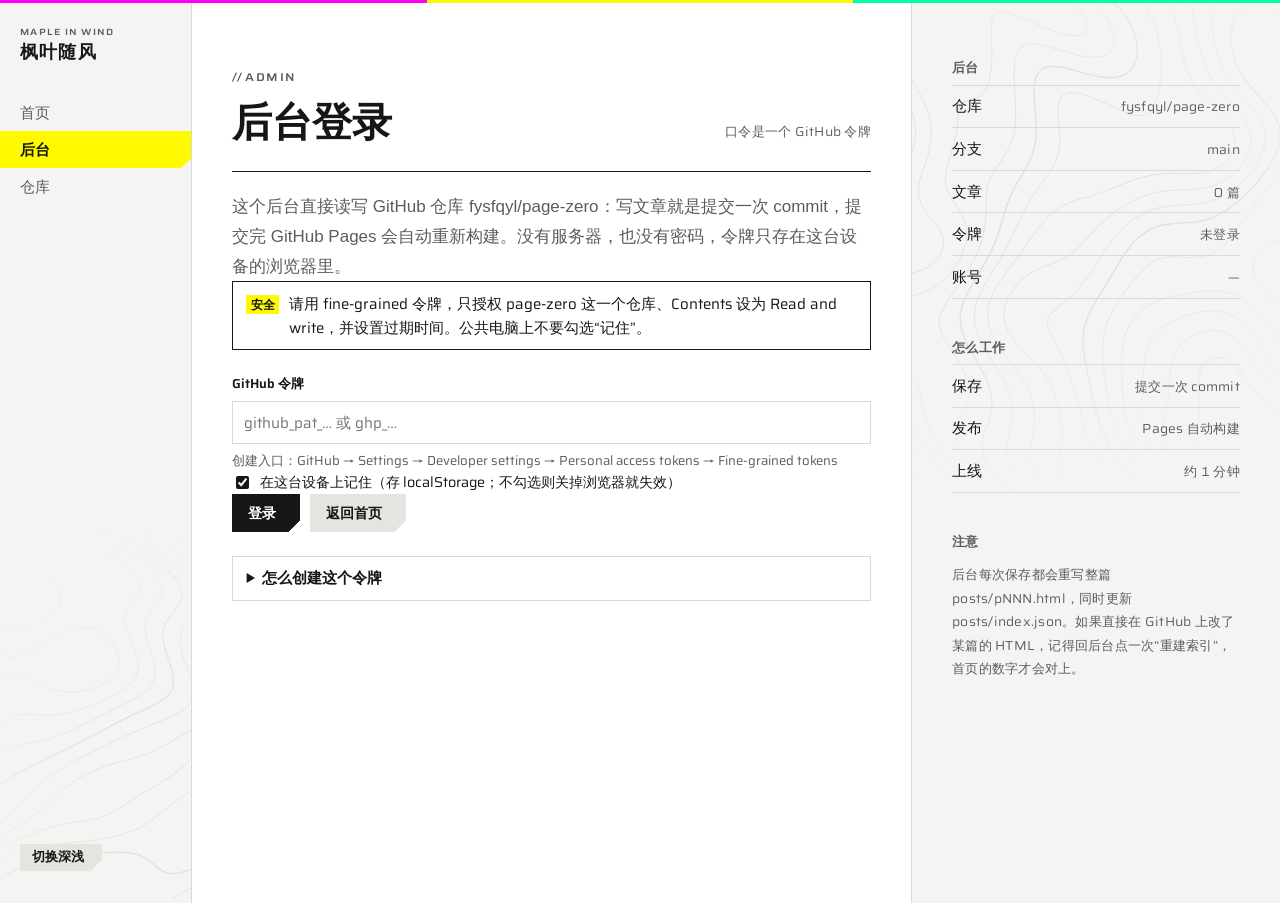
==== commit 46572fc8: "后台加「图片」按钮、文件输入和待上传提示" ====
--- a/admin.html
+++ b/admin.html
@@ -112,6 +112,27 @@
         margin: 0 0 1rem;
         padding-left: 1.4rem;
       }
+      .admin-editor figure {
+        margin: 1rem 0;
+      }
+      .admin-editor img {
+        display: block;
+        max-width: 100%;
+        height: auto;
+        border: 1px solid var(--ef-rule);
+      }
+      .admin-editor figcaption {
+        margin-top: 0.4rem;
+        font-family: var(--ef-font-ui);
+        font-size: 0.82rem;
+        color: var(--ef-ink-2);
+      }
+      .admin-upload {
+        margin: 0.35rem 0 0;
+        font-family: var(--ef-font-ui);
+        font-size: 0.8rem;
+        color: var(--ef-ink-2);
+      }
       .admin-editor:focus {
         outline: 2px solid var(--ef-trace);
         outline-offset: -1px;
@@ -295,13 +316,16 @@
                   <button class="ef-btn small" type="button" data-cmd="formatBlock" data-value="blockquote">引用</button>
                   <button class="ef-btn small" type="button" data-cmd="insertUnorderedList">列表</button>
                   <button class="ef-btn small" type="button" data-cmd="insertOrderedList">编号</button>
+                  <button class="ef-btn small" type="button" id="btn-image">图片</button>
                   <button class="ef-btn small" type="button" data-cmd="link">链接</button>
                   <button class="ef-btn small" type="button" data-cmd="clear">清格式</button>
                   <button class="ef-btn small" type="button" data-cmd="undo">撤销</button>
                   <button class="ef-btn small" type="button" data-cmd="redo">重做</button>
                 </div>
                 <div class="ef-prose admin-editor" id="editor" contenteditable="true" role="textbox" aria-multiline="true" aria-label="正文" spellcheck="false"></div>
-                <small>粘贴进来的是纯文字，格式会自动清掉。Ctrl/⌘ + S 直接保存。</small>
+                <input type="file" id="image-input" accept="image/*" multiple hidden />
+                <p class="admin-upload" id="upload-status" hidden></p>
+                <small>粘贴进来的是纯文字，格式会自动清掉；截图可以直接 Ctrl/⌘ + V 粘进来，也可以拖图片到正文里。大图会自动缩到长边 1600px 并转成 WebP。Ctrl/⌘ + S 直接保存。</small>
               </div>
 
               <datalist id="category-list">
